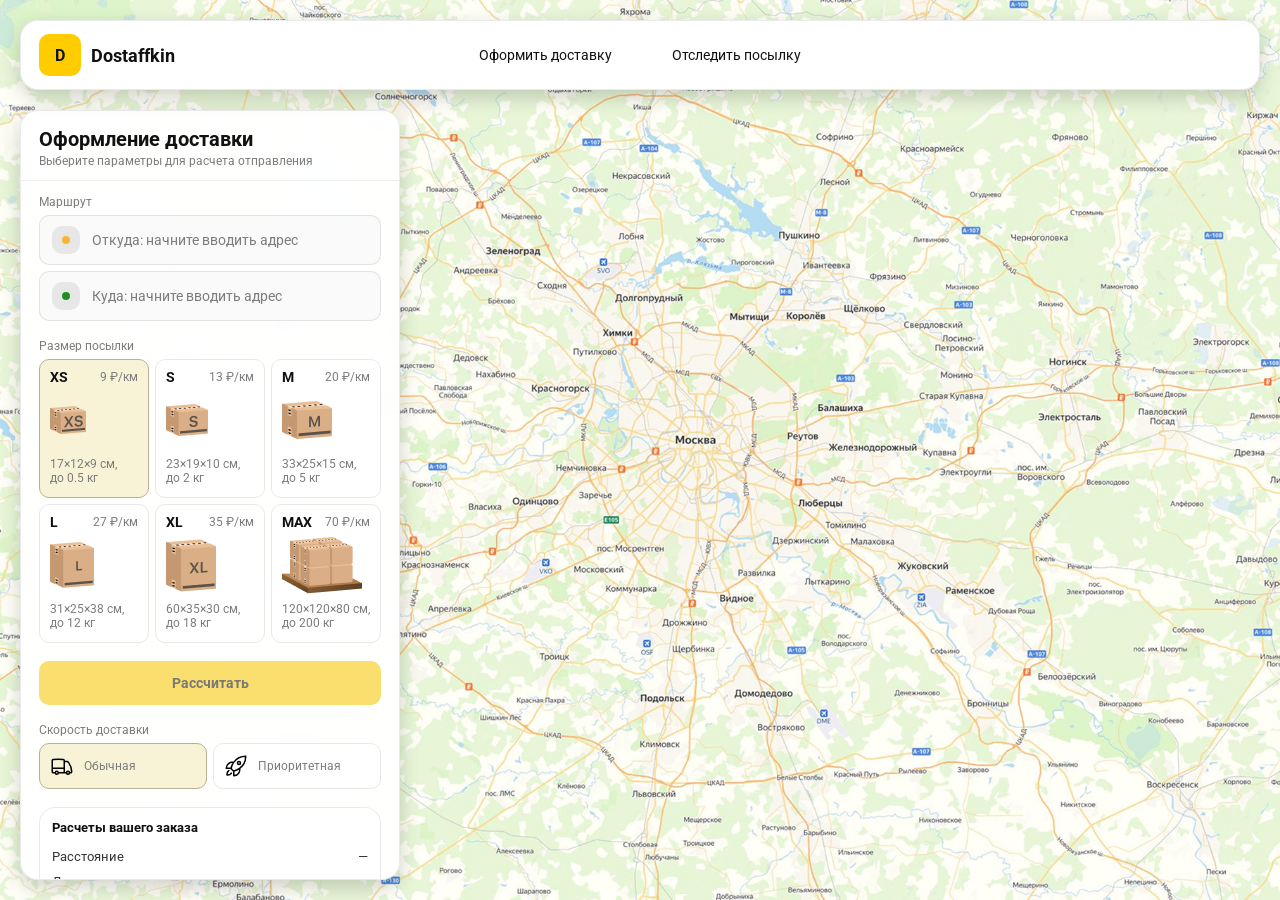
==== order.html @ d5b3245a "Add files via upload" ====
<!doctype html>
<html lang="ru">
<head>
    <meta charset="utf-8"/>
    <meta name="viewport" content="width=device-width,initial-scale=1,maximum-scale=1,user-scalable=0"/>
    <title>Оформление доставки</title>

    <link rel="stylesheet" href="styles/base.css"/>
    <link rel="stylesheet" href="styles/base_adaptive.css"/>

    <link rel="stylesheet" href="styles/order.css"/>
    <link rel="stylesheet" href="styles/order_adaptive.css"/>
</head>
<body>
    <div id="map"></div>

    <header class="header">
        <a class="header-brand" href="./index.html">
            <div class="header-logo">D</div>
            <div class="header-title">Dostaffkin</div>
        </a>
        <nav class="header-menu">
            <a class="header-link" href="#">Оформить <span>доставку</span></a>
            <a class="header-link" href="./track.html">Отследить <span>посылку</span></a>
        </nav>
    </header>
    <aside class="main" id="sidebar">
        <div class="main-header">
            <div class="main-title">Оформление доставки</div>
            <div class="main-text">Выберите параметры для расчета отправления</div>
        </div>
        <div class="main-content">
            <div class="main-route">
                <div class="main-block-title">Маршрут</div>
                <div class="main-fields">
                    <div class="main-field" id="fromField">
                        <div class="main-pin"></div>
                        <input id="from" placeholder="Откуда: начните вводить адрес" autocomplete="off"/>
                        <div class="main-ac" id="fromAc" role="listbox" aria-label="Подсказки адресов"></div>
                    </div>

                    <div class="main-field" id="toField">
                        <div class="main-pin"></div>
                        <input id="to" placeholder="Куда: начните вводить адрес" autocomplete="off"/>
                        <div class="main-ac" id="toAc" role="listbox" aria-label="Подсказки адресов"></div>
                    </div>
                </div>
            </div>
            <div class="main-package">
                <div class="main-block-title">Размер посылки</div>

                <div class="main-sizes">
                    <div class="main-size-card is-active" data-value="xs">
                        <div class="main-size-top">
                            <div class="main-size-label">XS</div>
                            <div class="main-size-rate">9 ₽/км</div>
                        </div>
                        <div class="main-size-media">
                            <img src="images/sizes/xs.png" alt="Короб XS"/>
                        </div>
                        <div class="main-size-description">17×12×9 см,<br>до 0.5 кг</div>
                    </div>

                    <div class="main-size-card" data-value="s">
                        <div class="main-size-top">
                            <div class="main-size-label">S</div>
                            <div class="main-size-rate">13 ₽/км</div>
                        </div>
                        <div class="main-size-media">
                            <img src="images/sizes/s.png" alt="Короб S"/>
                        </div>
                        <div class="main-size-description">23×19×10 см,<br>до 2 кг</div>
                    </div>

                    <div class="main-size-card" data-value="m">
                        <div class="main-size-top">
                            <div class="main-size-label">M</div>
                            <div class="main-size-rate">20 ₽/км</div>
                        </div>
                        <div class="main-size-media">
                            <img src="images/sizes/m.png" alt="Короб M"/>
                        </div>
                        <div class="main-size-description">33×25×15 см,<br>до 5 кг</div>
                    </div>

                    <div class="main-size-card" data-value="l">
                        <div class="main-size-top">
                            <div class="main-size-label">L</div>
                            <div class="main-size-rate">27 ₽/км</div>
                        </div>
                        <div class="main-size-media">
                            <img src="images/sizes/l.png" alt="Короб L"/>
                        </div>
                        <div class="main-size-description">31×25×38 см,<br>до 12 кг</div>
                    </div>

                    <div class="main-size-card" data-value="xl">
                        <div class="main-size-top">
                            <div class="main-size-label">XL</div>
                            <div class="main-size-rate">35 ₽/км</div>
                        </div>
                        <div class="main-size-media">
                            <img src="images/sizes/xl.png" alt="Короб XL"/>
                        </div>
                        <div class="main-size-description">60×35×30 см,<br>до 18 кг</div>
                    </div>

                    <div class="main-size-card" data-value="max">
                        <div class="main-size-top">
                            <div class="main-size-label">MAX</div>
                            <div class="main-size-rate">70 ₽/км</div>
                        </div>
                        <div class="main-size-media main-size-media-palleta">
                            <img src="images/sizes/max.png" alt="Паллета"/>
                        </div>
                        <div class="main-size-description">120×120×80 см,<br>до 200 кг</div>
                    </div>
                </div>
            </div>
            <div class="main-calculate-block">
                <button id="calc" class="button calculate-button" type="button" disabled>Рассчитать</button>
            </div>
            <div class="main-speed">
                <div class="main-block-title">Скорость доставки</div>

                <div class="main-speeds">
                    <div class="main-speed-card is-active" data-value="regular">
                        <img class="main-speed-media" src="images/icons/regular.svg" alt="Regular"/>
                        <div class="main-speed-description">Обычная</div>
                    </div>
                    <div class="main-speed-card" data-value="fast">
                        <img class="main-speed-media" src="images/icons/fast.svg" alt="Fast"/>
                        <div class="main-speed-description">Приоритетная</div>
                    </div>

                </div>
            </div>
            <div class="main-result" id="result">
                <div class="main-result-title">Расчеты вашего заказа</div>
                <div class="main-result-lines">
                    <div class="main-result-line"><span>Расстояние</span><span id="distanceValue">—</span></div>
                    <div class="main-result-line"><span>Доставим через</span><span id="durationValue">—</span></div>
                    <div class="main-result-line"><span>Тариф</span><span id="rateValue">—</span></div>
                </div>
                <div class="main-price">
                    <div class="main-price-label">Итого</div>
                    <div class="main-price-value" id="totalValue">—</div>
                </div>
            </div>
            <div class="main-order-box">
                <div class="main-order-form" id="orderForm">
                    <div class="main-order-title">Оформление доставки</div>
                    <div class="main-block-info-row">
                        <div class="main-block-title">Контакты</div>
                        <div class="order-fields">
                            <div class="main-field">
                                <input id="customerName" placeholder="Ваше имя" autocomplete="off"/>
                            </div>
                            <div class="main-field">
                                <input id="customerPhone" placeholder="Ваш телефон" autocomplete="off" inputmode="tel"/>
                            </div>
                        </div>
                    </div>
                    <div class="main-block-info-row extra-info">
                        <div class="main-block-title">Дополнительная информация</div>
                        <div class="main-field textarea">
                            <textarea id="comment" placeholder="Детали доставки и комментарии"></textarea>
                        </div>
                    </div>
                    <button id="submit" class="button main-submit-request" type="button" disabled>Отправить
                        заявку
                    </button>
                </div>

                <div class="main-order-success" id="orderSuccess">
                    <div class="main-success-icon">✓</div>
                    <div class="main-success-title">Заявка отправлена!</div>
                    <div class="main-success-title">Номер отправления – <span id="orderId"></span></div>
                    <div class="main-success-subtitle">Мы скоро свяжемся с вами</div>
                </div>
            </div>
        </div>
    </aside>
</body>
</html>
---- styles/base.css ----
*, *::before, *::after {
    box-sizing: border-box;
}

@font-face {
    font-family: "Roboto";
    src: url("../fonts/Roboto-Regular.ttf");
    font-weight: normal;
}

@font-face {
    font-family: "Roboto";
    src: url("../fonts/Roboto-Bold.ttf");
    font-weight: bold;
}

@font-face {
    font-family: "Roboto";
    src: url("../fonts/Roboto-Medium.ttf");
    font-weight: 500;
}

html, body {
    margin: 0;
    color: #111111;
    font-family: "Roboto", sans-serif;
}

body {
    background: #FDFDFD;
}

.header {
    border-radius: 18px;
    box-shadow: 0 7px 20px 0 #0000002E;
    backdrop-filter: blur(10px);
    background: #ffffff;
    left: 20px;
    border: 1px solid rgba(0, 0, 0, 0.08);
    position: fixed;
    right: 20px;
    top: 20px;
    padding: 14px 18px;
    height: 70px;
    display: flex;
    align-items: center;
    z-index: 6;
}

.header-brand {
    display: flex;
    align-items: center;
    text-decoration: none;
    gap: 10px;
}

.header-logo {
    width: 42px;
    height: 42px;
    border-radius: 10px;
    background: #FFCC00;
    display: grid;
    place-items: center;
    font-weight: bold;
    color: #111;
}

.header-title {
    font-size: 18px;
    font-weight: bold;
    color: #111111;
    text-decoration: none;
}

.header-menu {
    display: flex;
    align-items: center;
    gap: 60px;
    margin: 0;
    position: absolute;
    left: 50%;
    transform: translateX(-50%);
}

.header-link {
    font-size: 14px;
    color: #111111;
    text-decoration: none;
}

.button {
    border: 0;
    outline: none;
    height: 44px;
    border-radius: 10px;
    font-size: 14px;
    font-weight: bold;
    cursor: pointer;
    font-family: inherit;
    transition: transform .08s ease, opacity .12s ease;
    background: #ffcc00;
    color: #111111;
    text-align: center;
    text-decoration: none;
}

.button:hover {
    background-color: #E5BC19;
}

.button:disabled {
    cursor: not-allowed;
    background-color: #FADE6E;
    color: #787878;
    transform: none;
}

.button.button-white {
    background: #ffffff;
    border: 1px solid #111111;
}

.button.button-white:hover {
    background: rgb(241 241 241);
}
.main-field {
    display: flex;
    align-items: center;
    margin-top: 6px;
    gap: 10px;
    border: 1px solid #1111111A;
    background: #FAFAFA;
    border-radius: 10px;
    padding: 10px 12px;
    position: relative;
    box-sizing: border-box;
    height: 50px;
}

.main-field.textarea {
    height: auto;
}

.main-pin {
    width: 28px;
    height: 28px;
    border-radius: 10px;
    background: rgba(17, 17, 17, 0.08);
    display: grid;
    place-items: center;
    flex: 0 0 auto;
    position: relative;
}

.main-pin::before {
    content: "";
    width: 8px;
    height: 8px;
    border-radius: 999px;
    background: orange;
    opacity: .75;
    display: block;
}

.main-field:last-child .main-pin::before {
    background: green;
    opacity: .85;
}

input, textarea {
    width: 100%;
    border: 0;
    outline: none;
    background: transparent;
    font-size: 14px;
    color: #111111;
    font-family: inherit;
}

textarea {
    resize: vertical;
    min-height: 72px;
    padding: 2px 0;
}

input::placeholder, textarea::placeholder {
    color: #7C7C7C;
}

.main-field:focus-within {
    border-color: rgba(0, 0, 0, 0.20);
    box-shadow: 0 0 0 4px rgba(255, 204, 0, 0.35);
    background: rgba(255, 255, 255, 0.75);
}
---- styles/base_adaptive.css ----
@media (max-width: 767px) {
    .header {
        left: 10px;
        right: 10px;
        top: 10px;
    }

    .header-link span {
        display: none;
    }

    .header-menu {
        gap: 20px;
        justify-content: flex-start;
        margin: 0 0 0 30px;
        position: static;
        transform: none;
    }
}

@media (max-width: 420px) {
    .header-title {
        display: none;
    }
}

@media (max-width: 374px) {
    .header-menu {
        gap: 10px;
        margin: 0 0 0 10px;
    }
}
---- styles/order.css ----
#map {
    background-image: url("../images/order-bg.png");
    background-size: cover;
    position: fixed;
    inset: 0;
}
.main {
    border-radius: 18px;
    box-shadow: 0 7px 20px 0 #0000002E;
    backdrop-filter: blur(10px);
    background: rgba(255, 255, 255, 0.96);
    left: 20px;
    border: 1px solid rgba(0, 0, 0, 0.08);
    position: fixed;
    top: 110px;
    bottom: 20px;
    width: 380px;
    display: flex;
    flex-direction: column;
    overflow: hidden;
    z-index: 5;
}
.main-header {
    padding: 18px 18px 12px 18px;
    border-bottom: 1px solid rgba(0, 0, 0, 0.06);
    display: flex;
    flex-direction: column;
}

.main-title {
    font-size: 20px;
    line-height: 100%;
    font-weight: bold;
}

.main-text {
    font-size: 12px;
    margin-top: 5px;
    color: #7C7C7C;
}
.main-content {
    padding: 14px 18px 18px 18px;
    overflow: auto;
    scrollbar-width: none;
    display: flex;
    flex-direction: column;
    gap: 18px;
    flex: 1;
}
.main-block-title {
    font-size: 12px;
    color: #7C7C7C;
}

.main-route .main-block-title,
.main-package .main-block-title {
    margin-bottom: 6px;
}
.main-sizes {
    display: grid;
    gap: 6px;
    grid-template-columns: repeat(3, 1fr);
}

.main-size-card {
    border: 1px solid #E8E8E7;
    background: #FFFFFF;
    border-radius: 10px;
    padding: 10px;
    cursor: pointer;
    user-select: none;
    transition: transform .08s ease, border-color .12s ease, background .12s ease;
    min-height: 139px;
}

.main-size-card:hover {
    transform: translateY(-5px);
}

.main-size-card.is-active {
    background-color: #F8F2D6;
    border-color: #B7B196;
}

.main-size-top {
    display: flex;
    align-items: center;
    justify-content: space-between;
}

.main-size-label {
    font-weight: bold;
    font-size: 14px;
    color: #111111;
    line-height: 100%;
}

.main-size-rate {
    font-size: 12px;
    color: #7C7C7C;
    line-height: 100%;
}

.main-size-media {
    margin-top: 8px;
    height: 57px;
}

.main-size-description {
    margin-top: 8px;
    font-size: 12px;
    color: #7C7C7C;
    line-height: 1.2;
}
.calculate-button {
    width: 100%;
}
.main-result {
    border: 1px solid rgba(0, 0, 0, 0.08);
    background: rgba(255, 255, 255, 0.75);
    border-radius: 16px;
    padding: 12px;
    line-height: 1.25;
}

.main-result-title {
    font-weight: bold;
    font-size: 13px;
    color: #111111;
    margin-bottom: 13px;
}

.main-result-lines {
    gap: 8px;
    display: flex;
    flex-direction: column;
}

.main-result-line {
    font-size: 13px;
    color: rgba(17, 17, 17, 0.85);
    display: flex;
    justify-content: space-between;
}

.main-price {
    margin-top: 18px;
    padding-top: 10px;
    border-top: 1px dashed rgba(0, 0, 0, 0.12);
    display: flex;
    align-items: baseline;
    justify-content: space-between;
}

.main-price-label {
    font-size: 12px;
    color: rgba(17, 17, 17, 0.55);
}

.main-price-value {
    font-size: 20px;
    font-weight: bold;
    color: #111111;
    letter-spacing: -0.3px;
}
.main-order-box {
    background: #ffffff;
    border: 1px solid #E8E8E7;
    border-radius: 10px;
    padding: 12px;
}

.main-order-title {
    margin-bottom: 8px;
    font-weight: bold;
    font-size: 14px;
    color: #111111;
}

.main-block-info {
    display: flex;
    flex-direction: column;
    gap: 6px;
}

.order-fields {
    display: grid;
    grid-template-columns: 1fr 1fr;
    column-gap: 10px;
    margin-top: 6px;
}

.main-block-info-row.extra-info {
    display: block;
    margin-top: 13px;
}

.main-submit-request {
    width: 100%;
    margin-top: 6px;
}

.main-order-success {
    display: none;
    text-align: center;
    padding: 22px 12px;
    gap: 12px;
}

.main-order-success.is-visible {
    display: flex;
    flex-direction: column;
    align-items: center;
}

.main-success-icon {
    width: 56px;
    height: 56px;
    border-radius: 50%;
    background: #16a34a;
    color: #ffffff;
    display: grid;
    place-items: center;
    font-size: 30px;
}

.main-success-title {
    font-size: 14px;
    font-weight: bold;
    color: #111111;
}

.main-success-subtitle {
    font-size: 12px;
    color: rgba(17, 17, 17, 0.55);
    line-height: 1.3;
}
.main-speed .main-block-title {
    margin-bottom: 6px;
}

.main-speeds {
    display: grid;
    gap: 6px;
    grid-template-columns: repeat(2, 1fr);
}

.main-speed-card {
    border: 1px solid #E8E8E7;
    background: #FFFFFF;
    border-radius: 10px;
    padding: 10px;
    cursor: pointer;
    user-select: none;
    transition: transform .08s ease, border-color .12s ease, background .12s ease;
    display: flex;
    align-items: center;
    gap: 10px;
}

.main-speed-card:hover {
    transform: translateY(-1px);
}

.main-speed-card.is-active {
    background-color: #F8F2D6;
    border-color: #B7B196;
}

.main-speed-description {
    font-size: 12px;
    color: #7C7C7C;
    line-height: 1.2;
}
---- styles/order_adaptive.css ----
@media (max-width: 767px) {
    .main {
        left: 10px;
        right: 10px;
        top: 50%;
        bottom: 12px;
        width: auto;
        max-width: none;
    }
}

@media (max-width: 420px) {
    .main-sizes {
        grid-template-columns: repeat(2, 1fr);
    }
}
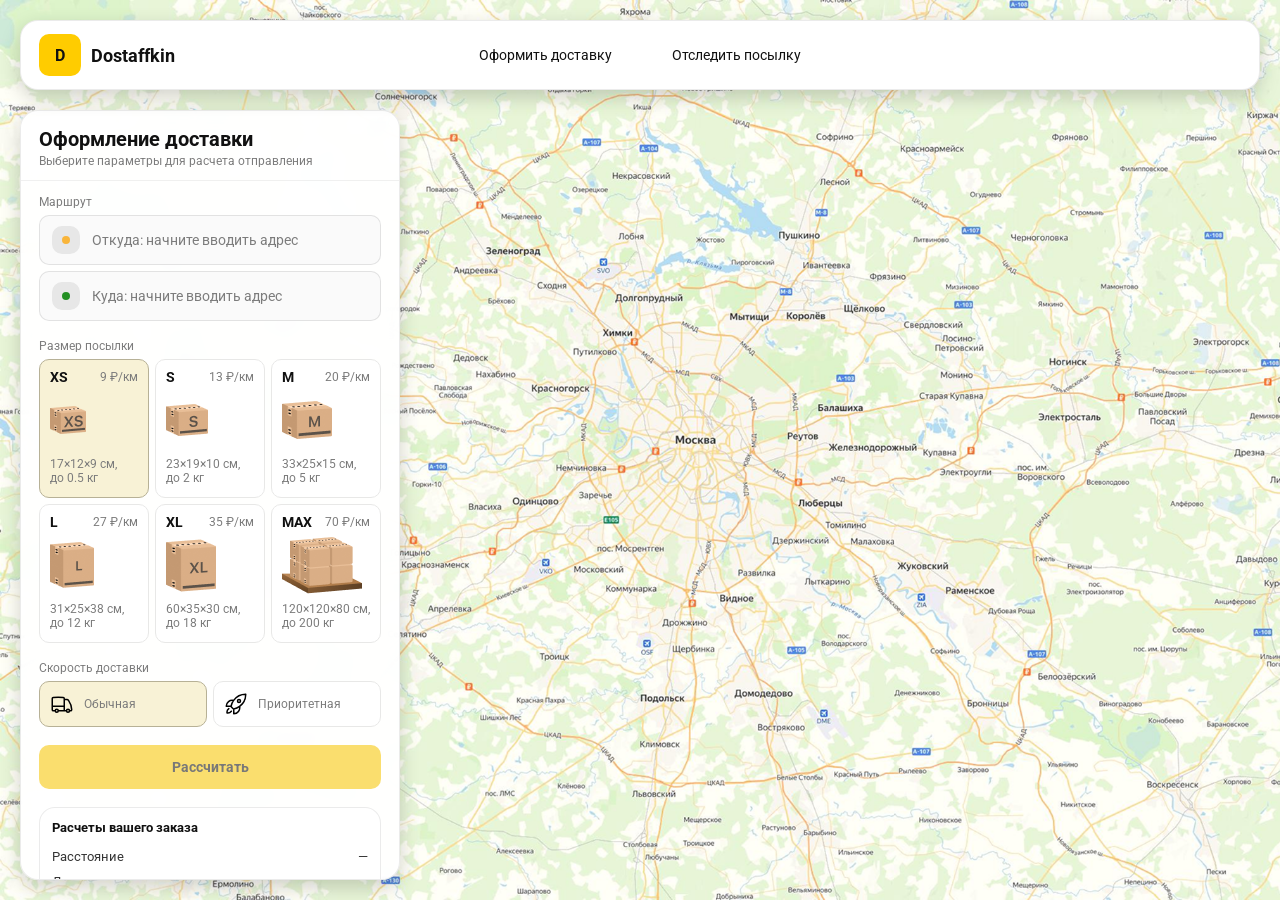
==== commit dd017478: "Update order.html" ====
--- a/order.html
+++ b/order.html
@@ -117,9 +117,6 @@
                     </div>
                 </div>
             </div>
-            <div class="main-calculate-block">
-                <button id="calc" class="button calculate-button" type="button" disabled>Рассчитать</button>
-            </div>
             <div class="main-speed">
                 <div class="main-block-title">Скорость доставки</div>
 
@@ -134,6 +131,9 @@
                     </div>
 
                 </div>
+            </div>
+            <div class="main-calculate-block">
+                <button id="calc" class="button calculate-button" type="button" disabled>Рассчитать</button>
             </div>
             <div class="main-result" id="result">
                 <div class="main-result-title">Расчеты вашего заказа</div>
@@ -182,4 +182,4 @@
         </div>
     </aside>
 </body>
-</html>+</html>
